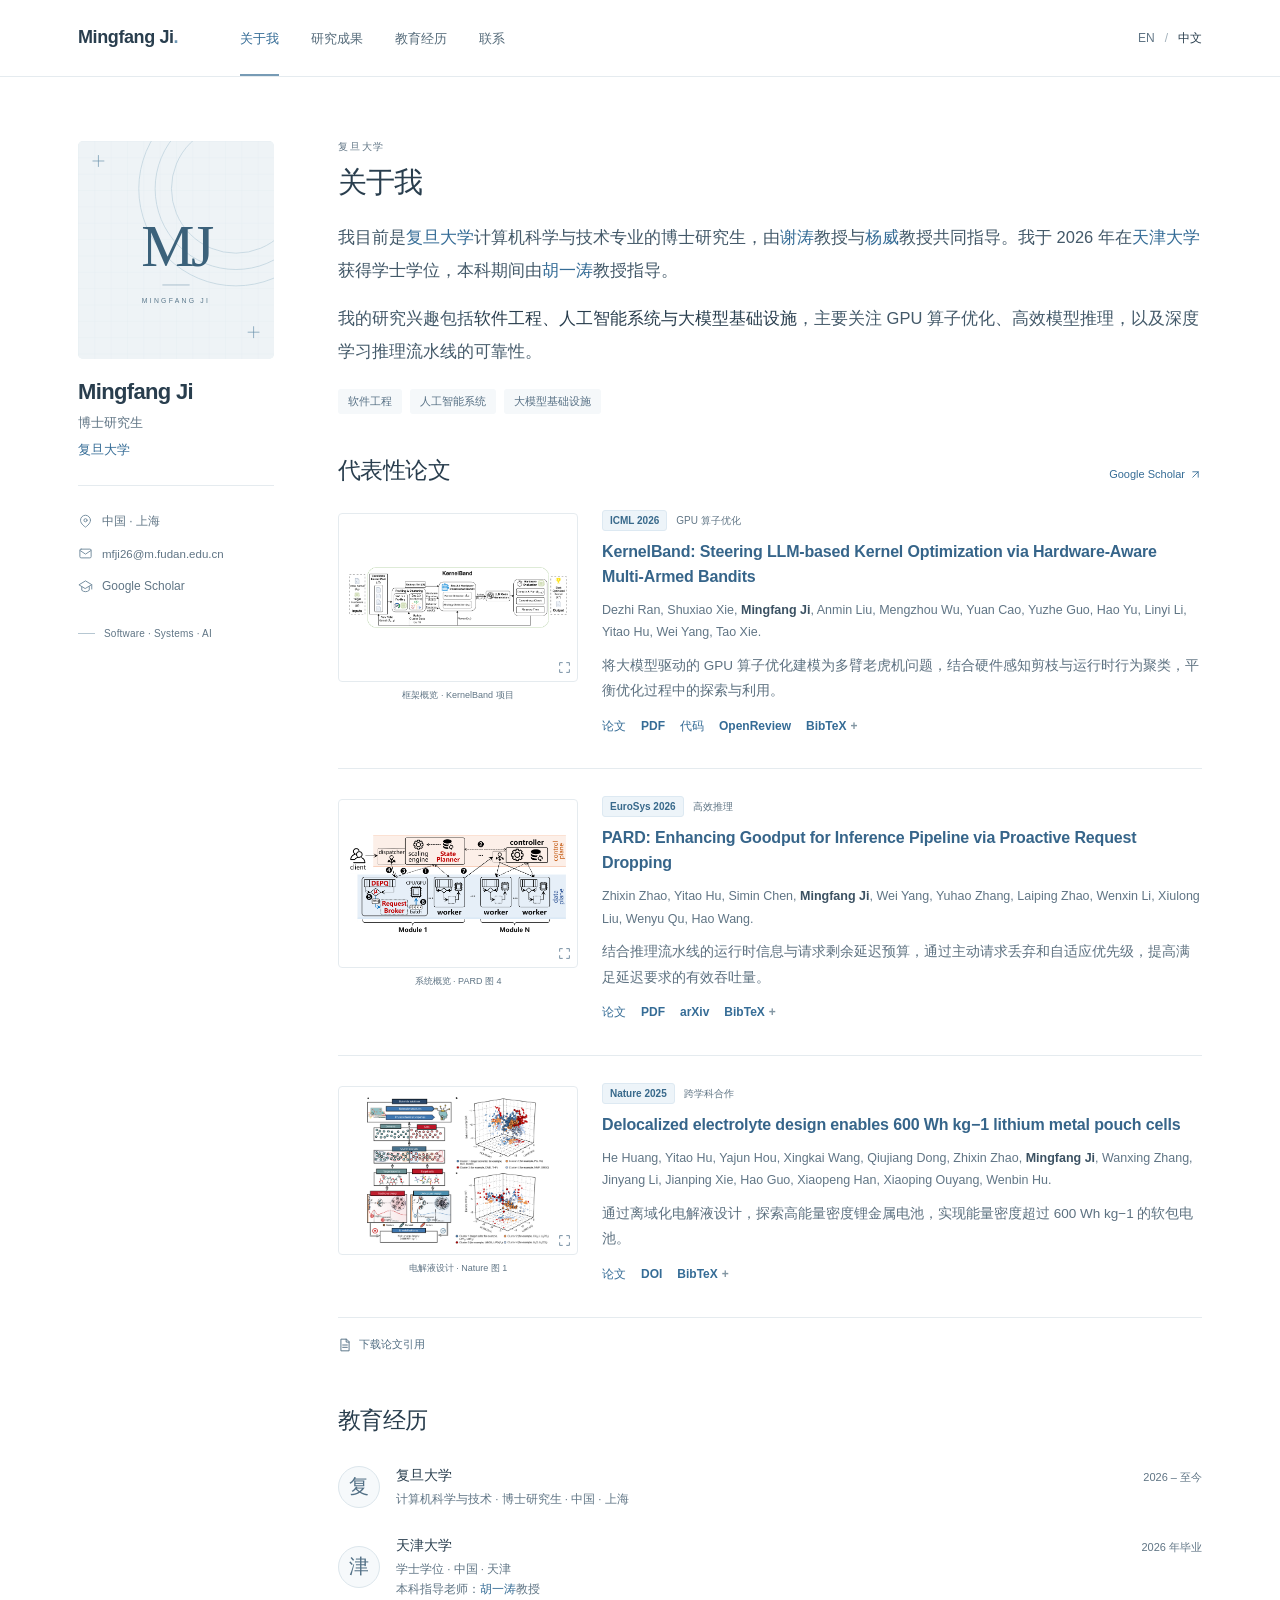
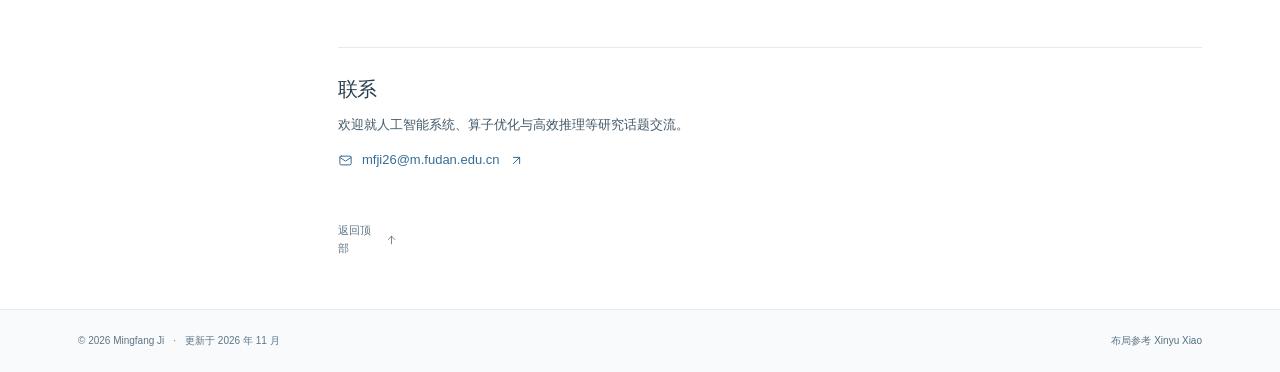
==== zh.html @ d2b892b0 "Publish Mingfang Ji academic homepage" ====
<!doctype html>
<html lang="zh-CN">
<head>
  <meta charset="utf-8">
  <meta name="viewport" content="width=device-width, initial-scale=1">
  <title>Mingfang Ji | 复旦大学</title>
  <meta name="description" content="Mingfang Ji，复旦大学博士研究生。研究方向包括软件工程、人工智能系统与大模型基础设施。">
  <meta name="theme-color" content="#ffffff">
  <meta property="og:title" content="Mingfang Ji | 复旦大学">
  <meta property="og:description" content="Mingfang Ji，复旦大学博士研究生。研究方向包括软件工程、人工智能系统与大模型基础设施。">
  <meta property="og:type" content="profile">
  <link rel="alternate" hreflang="en" href="index.html">
  <link rel="alternate" hreflang="zh-CN" href="zh.html">
  <link rel="icon" href="assets/favicon.svg" type="image/svg+xml">
  <link rel="stylesheet" href="style.css">
  <script src="script.js" defer></script>
  <script type="application/ld+json">{"@context": "https://schema.org", "@type": "Person", "name": "Mingfang Ji", "affiliation": {"@type": "CollegeOrUniversity", "name": "Fudan University"}, "sameAs": ["https://scholar.google.com/citations?user=uJLwH_UAAAAJ&hl=en"], "knowsAbout": ["Software Engineering", "AI Systems", "LLM Infrastructure"]}</script>
</head>
<body id="top" data-copy-label="复制引用" data-copied-label="已复制" data-copy-failed="请选中引用文本，手动复制。">
  <a class="skip-link" href="#content">跳转到正文</a>
  <header class="masthead">
    <div class="masthead-inner">
      <a class="site-name" href="zh.html">Mingfang Ji<span class="name-dot" aria-hidden="true">.</span></a>
      <nav aria-label="主导航"><a href="#about" data-nav>关于我</a><a href="#publications" data-nav>研究成果</a><a href="#education" data-nav>教育经历</a><a href="#contact" data-nav>联系</a></nav>
      <div class="languages" aria-label="语言">
        <a href="index.html" lang="en" hreflang="en" data-language>EN</a>
        <span aria-hidden="true">/</span>
        <a href="zh.html" lang="zh-CN" hreflang="zh-CN" data-language aria-current="page">中文</a>
      </div>
    </div>
  </header>

  <div class="page-layout">
    <aside class="sidebar" aria-label="个人信息与链接">
      <img class="portrait" src="assets/avatar.svg" alt="姓名首字母 MJ 图形" width="216" height="240" fetchpriority="high">
      <div class="identity">
        <h1>Mingfang Ji</h1>
        
        <p class="role">博士研究生</p>
        <a href="https://www.fudan.edu.cn/" class="affiliation" >复旦大学</a>
      </div>
      <ul class="profile-links">
        <li class="profile-location"><svg class="icon" viewBox="0 0 24 24" fill="none" stroke="currentColor" stroke-width="1.6" stroke-linecap="round" stroke-linejoin="round" aria-hidden="true"><path d="M20 10c0 6-8 11-8 11S4 16 4 10a8 8 0 1 1 16 0Z"/><circle cx="12" cy="10" r="2.5"/></svg><span>中国 · 上海</span></li>
        <li><a href="mailto:mfji26@m.fudan.edu.cn" class="profile-link email" ><svg class="icon" viewBox="0 0 24 24" fill="none" stroke="currentColor" stroke-width="1.6" stroke-linecap="round" stroke-linejoin="round" aria-hidden="true"><rect x="3" y="5" width="18" height="14" rx="2"/><path d="m3 7 9 6 9-6"/></svg><span>mfji26@m.fudan.edu.cn</span></a></li>
        <li><a href="https://scholar.google.com/citations?user=uJLwH_UAAAAJ&amp;hl=en" class="profile-link" ><svg class="icon" viewBox="0 0 24 24" fill="none" stroke="currentColor" stroke-width="1.6" stroke-linecap="round" stroke-linejoin="round" aria-hidden="true"><path d="m2 9 10-6 10 6-10 6Z"/><path d="M6 12v6c3 3 9 3 12 0v-6M22 9v7"/></svg><span>Google Scholar</span></a></li>
        
      </ul>
      <div class="sidebar-note"><span class="small-rule" aria-hidden="true"></span><span>Software · Systems · AI</span></div>
    </aside>

    <main id="content">
      <section id="about" class="about-section" aria-labelledby="about-title">
        <p class="eyebrow">复旦大学</p>
        <h2 id="about-title">关于我</h2>
        <div class="introduction"><p>我目前是<a href="https://www.fudan.edu.cn/">复旦大学</a>计算机科学与技术专业的博士研究生，由<a href="https://taoxiease.github.io/">谢涛</a>教授与<a href="https://youngwei.com/">杨威</a>教授共同指导。我于 2026 年在<a href="https://www.tju.edu.cn/">天津大学</a>获得学士学位，本科期间由<a href="https://flashserve.org/zh.html">胡一涛</a>教授指导。</p>
<p>我的研究兴趣包括<strong>软件工程、人工智能系统与大模型基础设施</strong>，主要关注 GPU 算子优化、高效模型推理，以及深度学习推理流水线的可靠性。</p></div>
        <ul class="interests" aria-label="研究方向"><li>软件工程</li><li>人工智能系统</li><li>大模型基础设施</li></ul>
      </section>

      

      <section id="publications" class="publications-section" aria-labelledby="publications-title">
        <div class="section-heading"><h2 id="publications-title">代表性论文</h2><a href="https://scholar.google.com/citations?user=uJLwH_UAAAAJ&amp;hl=en" class="section-link" aria-label="在 Google Scholar 查看全部论文">Google Scholar <svg class="icon" viewBox="0 0 24 24" fill="none" stroke="currentColor" stroke-width="1.6" stroke-linecap="round" stroke-linejoin="round" aria-hidden="true"><path d="M7 17 17 7M7 7h10v10"/></svg></a></div>
        <div class="publication-list">
        <article class="publication" id="kernelband" aria-labelledby="kernelband-title">
          <figure class="paper-figure">
            <a class="figure-link" href="assets/kernelband.png" data-image
               data-caption="KernelBand 框架：通过硬件感知剪枝与运行时行为聚类，引导多臂老虎机搜索。" data-source="https://github.com/TongmingLAIC/KernelBand"
               aria-label="放大研究配图: KERNELBAND">
              <img src="assets/kernelband.png" alt="KernelBand 框架：通过硬件感知剪枝与运行时行为聚类，引导多臂老虎机搜索。" width="640" height="450" loading="lazy">
              <span class="expand-icon"><svg class="icon" viewBox="0 0 24 24" fill="none" stroke="currentColor" stroke-width="1.6" stroke-linecap="round" stroke-linejoin="round" aria-hidden="true"><path d="M8 3H3v5m13-5h5v5M3 16v5h5m13-5v5h-5"/></svg></span>
            </a>
            <figcaption><a href="https://github.com/TongmingLAIC/KernelBand">框架概览 · KernelBand 项目</a></figcaption>
          </figure>
          <div class="paper-content">
            <div class="paper-meta"><span class="venue">ICML 2026</span><span class="paper-topic">GPU 算子优化</span></div>
            <h3 id="kernelband-title"><a href="https://proceedings.mlr.press/v306/ran26b.html">KernelBand: Steering LLM-based Kernel Optimization via Hardware-Aware Multi-Armed Bandits</a></h3>
            <p class="authors">Dezhi Ran, Shuxiao Xie, <strong>Mingfang Ji</strong>, Anmin Liu, Mengzhou Wu, Yuan Cao, Yuzhe Guo, Hao Yu, Linyi Li, Yitao Hu, Wei Yang, Tao Xie.</p>
            <p class="paper-summary">将大模型驱动的 GPU 算子优化建模为多臂老虎机问题，结合硬件感知剪枝与运行时行为聚类，平衡优化过程中的探索与利用。</p>
            <div class="paper-actions">
              <a href="https://proceedings.mlr.press/v306/ran26b.html" class="" >论文</a><a href="https://raw.githubusercontent.com/mlresearch/v306/main/assets/ran26b/ran26b.pdf" class="" >PDF</a><a href="https://github.com/TongmingLAIC/KernelBand" class="" >代码</a><a href="https://openreview.net/forum?id=d8e2jBfMpE" class="" >OpenReview</a>
              <details class="citation">
                <summary>BibTeX</summary>
                <div class="citation-box">
                  <pre><code>@inproceedings{ran2026kernelband,
  title = {KernelBand: Steering LLM-based Kernel Optimization via Hardware-Aware Multi-Armed Bandits},
  author = {Dezhi Ran and Shuxiao Xie and Mingfang Ji and Anmin Liu and Mengzhou Wu and Yuan Cao and Yuzhe Guo and Hao Yu and Linyi Li and Yitao Hu and Wei Yang and Tao Xie},
  booktitle = {Proceedings of the 43rd International Conference on Machine Learning},
  series = {Proceedings of Machine Learning Research},
  volume = {306},
  pages = {103717--103738},
  publisher = {PMLR},
  year = {2026},
  url = {https://proceedings.mlr.press/v306/ran26b.html}
}</code></pre>
                  <button class="copy-citation" type="button" data-copy hidden>复制引用</button>
                  <span class="copy-status" role="status"></span>
                </div>
              </details>
            </div>
          </div>
        </article>

        <article class="publication" id="pard" aria-labelledby="pard-title">
          <figure class="paper-figure">
            <a class="figure-link" href="assets/pard.png" data-image
               data-caption="PARD 系统概览：利用运行时信息与自适应请求优先级，在推理流水线中主动丢弃请求。" data-source="https://arxiv.org/html/2602.08747v1#S4.F4"
               aria-label="放大研究配图: PARD">
              <img src="assets/pard.png" alt="PARD 系统概览：利用运行时信息与自适应请求优先级，在推理流水线中主动丢弃请求。" width="640" height="450" loading="lazy">
              <span class="expand-icon"><svg class="icon" viewBox="0 0 24 24" fill="none" stroke="currentColor" stroke-width="1.6" stroke-linecap="round" stroke-linejoin="round" aria-hidden="true"><path d="M8 3H3v5m13-5h5v5M3 16v5h5m13-5v5h-5"/></svg></span>
            </a>
            <figcaption><a href="https://arxiv.org/html/2602.08747v1#S4.F4">系统概览 · PARD 图 4</a></figcaption>
          </figure>
          <div class="paper-content">
            <div class="paper-meta"><span class="venue">EuroSys 2026</span><span class="paper-topic">高效推理</span></div>
            <h3 id="pard-title"><a href="https://doi.org/10.1145/3767295.3803581">PARD: Enhancing Goodput for Inference Pipeline via Proactive Request Dropping</a></h3>
            <p class="authors">Zhixin Zhao, Yitao Hu, Simin Chen, <strong>Mingfang Ji</strong>, Wei Yang, Yuhao Zhang, Laiping Zhao, Wenxin Li, Xiulong Liu, Wenyu Qu, Hao Wang.</p>
            <p class="paper-summary">结合推理流水线的运行时信息与请求剩余延迟预算，通过主动请求丢弃和自适应优先级，提高满足延迟要求的有效吞吐量。</p>
            <div class="paper-actions">
              <a href="https://doi.org/10.1145/3767295.3803581" class="" >论文</a><a href="https://arxiv.org/pdf/2602.08747" class="" >PDF</a><a href="https://arxiv.org/abs/2602.08747" class="" >arXiv</a>
              <details class="citation">
                <summary>BibTeX</summary>
                <div class="citation-box">
                  <pre><code>@inproceedings{zhao2026pard,
  title = {PARD: Enhancing Goodput for Inference Pipeline via Proactive Request Dropping},
  author = {Zhixin Zhao and Yitao Hu and Simin Chen and Mingfang Ji and Wei Yang and Yuhao Zhang and Laiping Zhao and Wenxin Li and Xiulong Liu and Wenyu Qu and Hao Wang},
  booktitle = {Proceedings of the 21st European Conference on Computer Systems},
  pages = {423--438},
  year = {2026},
  doi = {10.1145/3767295.3803581},
  url = {https://doi.org/10.1145/3767295.3803581}
}</code></pre>
                  <button class="copy-citation" type="button" data-copy hidden>复制引用</button>
                  <span class="copy-status" role="status"></span>
                </div>
              </details>
            </div>
          </div>
        </article>

        <article class="publication" id="nature-electrolyte" aria-labelledby="nature-electrolyte-title">
          <figure class="paper-figure">
            <a class="figure-link" href="assets/nature-electrolyte.png" data-image
               data-caption="Nature 论文中的电解液设计与溶剂化结构，用于高能量密度锂金属软包电池研究。" data-source="https://www.nature.com/articles/s41586-025-09382-4/figures/1"
               aria-label="放大研究配图: NATURE-ELECTROLYTE">
              <img src="assets/nature-electrolyte.png" alt="Nature 论文中的电解液设计与溶剂化结构，用于高能量密度锂金属软包电池研究。" width="640" height="450" loading="lazy">
              <span class="expand-icon"><svg class="icon" viewBox="0 0 24 24" fill="none" stroke="currentColor" stroke-width="1.6" stroke-linecap="round" stroke-linejoin="round" aria-hidden="true"><path d="M8 3H3v5m13-5h5v5M3 16v5h5m13-5v5h-5"/></svg></span>
            </a>
            <figcaption><a href="https://www.nature.com/articles/s41586-025-09382-4/figures/1">电解液设计 · Nature 图 1</a></figcaption>
          </figure>
          <div class="paper-content">
            <div class="paper-meta"><span class="venue">Nature 2025</span><span class="paper-topic">跨学科合作</span></div>
            <h3 id="nature-electrolyte-title"><a href="https://www.nature.com/articles/s41586-025-09382-4">Delocalized electrolyte design enables 600 Wh kg−1 lithium metal pouch cells</a></h3>
            <p class="authors">He Huang, Yitao Hu, Yajun Hou, Xingkai Wang, Qiujiang Dong, Zhixin Zhao, <strong>Mingfang Ji</strong>, Wanxing Zhang, Jinyang Li, Jianping Xie, Hao Guo, Xiaopeng Han, Xiaoping Ouyang, Wenbin Hu.</p>
            <p class="paper-summary">通过离域化电解液设计，探索高能量密度锂金属电池，实现能量密度超过 600 Wh kg−1 的软包电池。</p>
            <div class="paper-actions">
              <a href="https://www.nature.com/articles/s41586-025-09382-4" class="" >论文</a><a href="https://doi.org/10.1038/s41586-025-09382-4" class="" >DOI</a>
              <details class="citation">
                <summary>BibTeX</summary>
                <div class="citation-box">
                  <pre><code>@article{huang2025delocalized,
  title = {Delocalized electrolyte design enables 600 Wh kg$^{-1}$ lithium metal pouch cells},
  author = {He Huang and Yitao Hu and Yajun Hou and Xingkai Wang and Qiujiang Dong and Zhixin Zhao and Mingfang Ji and Wanxing Zhang and Jinyang Li and Jianping Xie and Hao Guo and Xiaopeng Han and Xiaoping Ouyang and Wenbin Hu},
  journal = {Nature},
  volume = {644},
  number = {8077},
  pages = {660--667},
  year = {2025},
  doi = {10.1038/s41586-025-09382-4},
  url = {https://www.nature.com/articles/s41586-025-09382-4}
}</code></pre>
                  <button class="copy-citation" type="button" data-copy hidden>复制引用</button>
                  <span class="copy-status" role="status"></span>
                </div>
              </details>
            </div>
          </div>
        </article></div>
        <a href="assets/publications.bib" class="bibliography-link" download><svg class="icon" viewBox="0 0 24 24" fill="none" stroke="currentColor" stroke-width="1.6" stroke-linecap="round" stroke-linejoin="round" aria-hidden="true"><path d="M14 2H5v20h14V7Zm0 0v5h5M8 12h8M8 16h8"/></svg>下载论文引用</a>
      </section>

      <section id="education" class="education-section" aria-labelledby="education-title">
        <h2 id="education-title">教育经历</h2>
        <ul class="education-list">
          <li>
            <span class="education-mark" aria-hidden="true">复</span>
            <div class="education-copy"><h3><a href="https://www.fudan.edu.cn/" class="" >复旦大学</a></h3><p>计算机科学与技术 · 博士研究生<span class="education-location"> · 中国 · 上海</span></p></div>
            <span class="education-date">2026 – 至今</span>
          </li>

          <li>
            <span class="education-mark" aria-hidden="true">津</span>
            <div class="education-copy"><h3><a href="https://www.tju.edu.cn/" class="" >天津大学</a></h3><p>学士学位<span class="education-location"> · 中国 · 天津</span></p><p class="education-advisor">本科指导老师：<a href="https://flashserve.org/zh.html" class="" >胡一涛</a>教授</p></div>
            <span class="education-date">2026 年毕业</span>
          </li></ul>
      </section>
      
      <section id="contact" class="contact-section" aria-labelledby="contact-title">
        <h2 id="contact-title">联系</h2>
        <p>欢迎就人工智能系统、算子优化与高效推理等研究话题交流。</p>
        <a href="mailto:mfji26@m.fudan.edu.cn" class="contact-email" ><svg class="icon" viewBox="0 0 24 24" fill="none" stroke="currentColor" stroke-width="1.6" stroke-linecap="round" stroke-linejoin="round" aria-hidden="true"><rect x="3" y="5" width="18" height="14" rx="2"/><path d="m3 7 9 6 9-6"/></svg>mfji26@m.fudan.edu.cn<svg class="icon" viewBox="0 0 24 24" fill="none" stroke="currentColor" stroke-width="1.6" stroke-linecap="round" stroke-linejoin="round" aria-hidden="true"><path d="M7 17 17 7M7 7h10v10"/></svg></a>
      </section>
      <a class="back-top" href="#top">返回顶部 <svg class="icon" viewBox="0 0 24 24" fill="none" stroke="currentColor" stroke-width="1.6" stroke-linecap="round" stroke-linejoin="round" aria-hidden="true"><path d="m6 12 6-6 6 6M12 6v14"/></svg></a>
    </main>
  </div>

  <footer class="site-footer"><div><span>© 2026 Mingfang Ji<span class="footer-separator">·</span>更新于 2026 年 11 月</span><span>布局参考 <a href="https://alex4210987.github.io/">Xinyu Xiao</a></span></div></footer>

  <dialog class="image-dialog" id="image-dialog" aria-label="研究配图">
    <button class="close-dialog" type="button" aria-label="关闭图片" autofocus><svg class="icon" viewBox="0 0 24 24" fill="none" stroke="currentColor" stroke-width="1.6" stroke-linecap="round" stroke-linejoin="round" aria-hidden="true"><path d="m6 6 12 12M6 18 18 6"/></svg></button>
    <img id="dialog-image" alt="">
    <div class="dialog-caption"><p id="dialog-caption"></p><a id="dialog-source" href="https://arxiv.org/">图片来源 <svg class="icon" viewBox="0 0 24 24" fill="none" stroke="currentColor" stroke-width="1.6" stroke-linecap="round" stroke-linejoin="round" aria-hidden="true"><path d="M7 17 17 7M7 7h10v10"/></svg></a></div>
  </dialog>
</body>
</html>
---- style.css ----
/* Academic sidebar layout inspired by alex4210987.github.io.
   Original implementation for Mingfang Ji; no runtime dependencies. */
:root {
  --ink: #293e4e;
  --text: #435969;
  --muted: #607585;
  --blue: #356c96;
  --blue-dark: #234e70;
  --line: #e5ebef;
  --soft: #f5f8fa;
  --focus: #3678a7;
  --width: 1180px;
  color-scheme: light;
  font-family: -apple-system, BlinkMacSystemFont, "Segoe UI", "Noto Sans", "PingFang SC", "Microsoft YaHei", Arial, sans-serif;
  font-synthesis: none;
  text-rendering: optimizeLegibility;
}
* { box-sizing: border-box; }
html { scroll-behavior: smooth; scroll-padding-top: 108px; }
body { margin: 0; color: var(--text); background: #fff; font-size: 16px; line-height: 1.75; -webkit-text-size-adjust: 100%; }
a { color: var(--blue); text-decoration: none; text-underline-offset: 4px; }
a:hover { color: var(--blue-dark); text-decoration: underline; }
a:focus-visible, button:focus-visible, summary:focus-visible { outline: 2px solid var(--focus); outline-offset: 5px; border-radius: 2px; }
button, summary { -webkit-tap-highlight-color: transparent; }
button { font: inherit; cursor: pointer; }
button[hidden] { display: none; }
strong { color: var(--ink); font-weight: 650; }
img { max-width: 100%; }
h1, h2, h3 { color: var(--ink); }
h2 { margin: 0 0 21px; font-size: 23px; line-height: 1.35; font-weight: 650; letter-spacing: -.55px; }
p { margin: 0 0 15px; }
section { scroll-margin-top: 16px; }
.icon { width: 17px; height: 17px; flex: 0 0 17px; vertical-align: -.15em; }
.masthead { position: sticky; top: 0; z-index: 20; background: rgb(255 255 255 / 97%); border-bottom: 1px solid var(--line); }
.masthead-inner { max-width: var(--width); min-height: 76px; margin: auto; padding: 0 28px; display: flex; align-items: center; gap: 62px; }
.site-name { color: var(--ink); font-size: 18px; letter-spacing: -.4px; font-weight: 700; white-space: nowrap; }
.site-name:hover { text-decoration: none; }
.name-dot { color: #7098b5; }
.masthead nav { display: flex; align-items: center; gap: 32px; }
.masthead nav a { position: relative; color: #556b7a; font-size: 13px; font-weight: 600; padding: 27px 0 25px; }
.masthead nav a:hover { color: var(--blue); text-decoration: none; }
.masthead nav a[aria-current="location"] { color: var(--blue); }
.masthead nav a[aria-current="location"]::after { content: ""; position: absolute; left: 0; right: 0; bottom: -1px; height: 2px; background: #779bb5; }
.languages { display: flex; align-items: center; gap: 10px; margin-left: auto; white-space: nowrap; font-size: 12px; }
.languages span { color: #a2b1bb; }
.languages a { color: var(--muted); padding: 8px 0; }
.languages a[aria-current="page"] { color: var(--ink); font-weight: 700; }
.page-layout { display: grid; grid-template-columns: 196px minmax(0, 1fr); gap: 64px; max-width: var(--width); margin: auto; padding: 64px 28px 52px; }
.sidebar { position: sticky; top: 116px; align-self: start; min-width: 0; }
.portrait { display: block; width: 196px; height: 218px; object-fit: cover; border-radius: 5px; background: #edf3f6; }
.identity { margin-top: 18px; }
.identity h1 { margin: 0 0 4px; font-size: 22px; letter-spacing: -.65px; line-height: 1.4; font-weight: 680; }
.alternate-name { margin-bottom: 7px; font-size: 13px; color: var(--muted); }
.role { margin: 0; font-size: 13px; color: var(--muted); }
.affiliation { font-size: 13px; }
.profile-links { list-style: none; padding: 17px 0 0; margin: 22px 0 0; border-top: 1px solid var(--line); }
.profile-links li { margin: 4px 0; font-size: 12px; }
.profile-link, .profile-location { display: flex; gap: 9px; align-items: center; padding: 4px 0; color: var(--muted); }
.profile-link .icon, .profile-location .icon { width: 15px; height: 15px; flex-basis: 15px; color: #7991a2; }
.email { font-size: 11.5px; }
.email span { overflow-wrap: anywhere; }
.sidebar-note { display: flex; align-items: center; gap: 9px; margin-top: 24px; color: #607585; font-size: 10px; letter-spacing: .2px; }
.small-rule { width: 17px; height: 1px; background: #b6c7d2; }
main { min-width: 0; }
.eyebrow { margin: -3px 0 7px; color: #607585; text-transform: uppercase; font-size: 10px; font-weight: 650; letter-spacing: 1.8px; }
.about-section h2 { font-size: 29px; margin-bottom: 19px; letter-spacing: -.9px; }
.introduction { font-size: 16.5px; line-height: 1.9; }
.introduction p { margin-bottom: 15px; }
.interests { list-style: none; display: flex; flex-wrap: wrap; gap: 8px; padding: 0; margin: 21px 0 0; }
.interests li { padding: 3px 10px; border-radius: 3px; background: var(--soft); color: #587185; font-size: 11px; font-weight: 500; }
.news-section { margin-top: 35px; padding-top: 27px; border-top: 1px solid var(--line); }
.news-section h2 { font-size: 19px; margin-bottom: 12px; }
.news-list { list-style: none; padding: 0; margin: 0; }
.news-list li { display: grid; grid-template-columns: 66px minmax(0, 1fr); gap: 16px; padding: 5px 0; font-size: 13px; line-height: 1.75; }
.news-list time { color: var(--muted); font-size: 11.5px; font-variant-numeric: tabular-nums; padding-top: 1px; }
.publications-section { margin-top: 41px; }
.section-heading { display: flex; align-items: baseline; justify-content: space-between; gap: 20px; margin-bottom: 24px; }
.section-heading h2 { margin: 0; }
.section-link { display: inline-flex; align-items: center; gap: 4px; white-space: nowrap; font-size: 11px; }
.section-link .icon { width: 13px; height: 13px; flex-basis: 13px; }
.publication { display: grid; grid-template-columns: 240px minmax(0, 1fr); gap: 24px; padding: 0 0 29px; margin: 0 0 27px; border-bottom: 1px solid var(--line); }
.publication:last-child { margin-bottom: 15px; }
.paper-figure { margin: 0; min-width: 0; padding-top: 3px; }
.figure-link { display: flex; position: relative; align-items: center; justify-content: center; width: 100%; aspect-ratio: 1.42; padding: 10px; border: 1px solid var(--line); border-radius: 4px; background: #fff; overflow: hidden; transition: border-color .2s, box-shadow .2s; }
.figure-link:hover { border-color: #aec4d3; box-shadow: 0 4px 16px rgb(42 73 94 / 6%); }
.figure-link img { width: 100%; height: 100%; object-fit: contain; display: block; }
.expand-icon { position: absolute; right: 5px; bottom: 4px; display: inline-flex; padding: 3px; border-radius: 2px; background: rgb(255 255 255 / 94%); color: #648096; }
.expand-icon .icon { width: 13px; height: 13px; }
.paper-figure figcaption { margin-top: 7px; font-size: 9px; line-height: 1.5; text-align: center; }
.paper-figure figcaption a { color: #607585; }
.paper-content { min-width: 0; }
.paper-meta { display: flex; flex-wrap: wrap; gap: 5px 9px; align-items: center; margin: 0 0 9px; line-height: 1.5; }
.venue { color: #38698b; background: #edf4f9; padding: 2px 7px; border: 1px solid #dde9f2; border-radius: 3px; font-size: 10px; font-weight: 700; white-space: nowrap; }
.venue.preprint { color: #667784; background: #f2f5f7; border-color: #e3e9ed; }
.paper-topic { color: #607585; font-size: 10px; }
.status-label { color: #607585; font-size: 10px; }
.paper-content h3 { font-size: 16px; line-height: 1.55; margin: 0 0 9px; letter-spacing: -.15px; font-weight: 650; }
.paper-content h3 a { color: #36658a; }
.authors { font-size: 12.5px; line-height: 1.8; color: #607585; margin-bottom: 9px; }
.authors strong { color: #3b5162; font-weight: 700; }
.paper-summary { font-size: 13.5px; line-height: 1.8; margin-bottom: 10px; color: #5d7180; }
.paper-actions { display: flex; gap: 6px 15px; flex-wrap: wrap; align-items: baseline; font-size: 12px; line-height: 1.8; }
.paper-actions > a { padding: 2px 0; font-weight: 550; }
.citation summary { cursor: pointer; color: var(--blue); padding: 2px 0; list-style: none; font-weight: 550; }
.citation summary::-webkit-details-marker { display: none; }
.citation summary::after { content: "+"; margin-left: 4px; color: #8296a3; }
.citation[open] { flex-basis: 100%; min-width: 0; }
.citation[open] summary::after { content: "−"; }
.citation-box { border: 1px solid var(--line); border-radius: 4px; padding: 12px; margin: 6px 0 1px; background: var(--soft); }
.citation-box pre { white-space: pre-wrap; overflow-wrap: anywhere; font-size: 10px; line-height: 1.7; margin: 0; }
.copy-citation { margin-top: 10px; padding: 4px 9px; border: 1px solid #cddbe5; border-radius: 3px; background: #fff; color: var(--blue); font-size: 10px; }
.copy-status { color: var(--muted); font-size: 10px; margin-left: 8px; }
.bibliography-link { display: inline-flex; align-items: center; gap: 7px; font-size: 11px; color: #536f84; }
.bibliography-link .icon { width: 14px; height: 14px; flex-basis: 14px; }
.education-section { margin-top: 44px; }
.education-list { list-style: none; margin: 0; padding: 0; }
.education-list li { display: flex; gap: 16px; align-items: center; padding: 8px 0 18px; }
.education-mark { display: flex; align-items: center; justify-content: center; width: 42px; height: 42px; flex: 0 0 42px; border-radius: 50%; border: 1px solid #dce6ec; background: #f6f9fb; color: #516f85; font-size: 20px; font-family: "Songti SC", "Noto Serif CJK SC", SimSun, serif; }
.education-copy h3 { font-size: 14px; margin: 0 0 3px; line-height: 1.5; font-weight: 650; }
.education-copy h3 a { color: var(--ink); }
.education-copy p { font-size: 11.5px; margin: 0; color: var(--muted); }
.education-location { color: #607585; }
.education-date { margin-left: auto; align-self: flex-start; padding-top: 3px; white-space: nowrap; color: #607585; font-size: 11px; }
.contact-section { margin-top: 30px; padding-top: 28px; border-top: 1px solid var(--line); }
.contact-section h2 { font-size: 20px; margin-bottom: 11px; }
.contact-section p { font-size: 13px; margin-bottom: 12px; }
.contact-email { display: inline-flex; gap: 9px; align-items: center; font-size: 13px; }
.contact-email .icon { width: 15px; height: 15px; flex-basis: 15px; }
.back-top { display: flex; align-items: center; gap: 5px; width: fit-content; margin-top: 44px; font-size: 10.5px; color: #607585; }
.back-top .icon { width: 13px; height: 13px; }
.site-footer { border-top: 1px solid var(--line); background: #f8fafb; }
.site-footer > div { max-width: var(--width); margin: auto; padding: 22px 28px; display: flex; justify-content: space-between; gap: 12px 30px; color: #607585; font-size: 10px; }
.site-footer a { color: #536f84; }
.footer-separator { padding: 0 9px; }
.skip-link { position: fixed; top: -100px; left: 15px; z-index: 100; padding: 8px 16px; color: var(--ink); background: #fff; border: 1px solid var(--line); }
.skip-link:focus { top: 10px; }
.image-dialog { width: max-content; max-width: min(94vw, 1180px); max-height: 93vh; padding: 42px 24px 18px; border: 0; border-radius: 7px; color: var(--text); background: #fff; box-shadow: 0 20px 90px rgb(0 0 0 / 20%); overflow: auto; }
.image-dialog::backdrop { background: rgb(22 35 46 / 76%); }
.image-dialog > img { display: block; width: auto; height: auto; max-width: 100%; max-height: 72vh; margin: auto; object-fit: contain; }
.close-dialog { position: absolute; top: 5px; right: 5px; display: flex; justify-content: center; align-items: center; width: 36px; height: 36px; border: 0; border-radius: 4px; background: #fff; color: var(--muted); }
.close-dialog:hover { background: var(--soft); }
.dialog-caption { margin-top: 14px; text-align: center; font-size: 12px; }
.dialog-caption p { margin: 0 0 3px; }
.dialog-caption a { font-size: 11px; }
.dialog-caption .icon { width: 12px; height: 12px; }
body.dialog-open { overflow: hidden; }
html[lang="zh-CN"] .introduction { line-height: 2; }
html[lang="zh-CN"] .paper-summary { line-height: 1.9; }

@media (min-width: 1400px) {
  :root { --width: 1236px; }
  .page-layout { grid-template-columns: 208px minmax(0, 1fr); gap: 70px; }
  .portrait { width: 208px; height: 231px; }
  .publication { grid-template-columns: 250px minmax(0, 1fr); gap: 27px; }
}
@media (max-width: 1050px) {
  .masthead-inner { gap: 34px; }
  .masthead nav { gap: 25px; }
  .page-layout { grid-template-columns: 174px minmax(0, 1fr); gap: 38px; padding-top: 48px; }
  .portrait { width: 174px; height: 194px; }
  .publication { grid-template-columns: 195px minmax(0, 1fr); gap: 20px; }
  .education-location { display: none; }
}
@media (max-width: 820px) {
  .masthead-inner { padding: 0 24px; gap: 26px; }
  .masthead nav { gap: 20px; }
  .masthead nav a { font-size: 12px; }
  .page-layout { grid-template-columns: 150px minmax(0, 1fr); gap: 30px; padding: 38px 24px 44px; }
  .portrait { width: 150px; height: 167px; }
  .identity h1 { font-size: 20px; }
  .sidebar-note { font-size: 8px; }
  .publication { grid-template-columns: 1fr; gap: 14px; }
  .paper-figure { max-width: 270px; }
  .figure-link { aspect-ratio: 1.65; }
}
@media (max-width: 640px) {
  html { scroll-padding-top: 112px; }
  body { font-size: 15px; }
  h2 { font-size: 22px; }
  .masthead-inner { flex-wrap: wrap; gap: 0; min-height: 92px; padding: 10px 22px 0; }
  .site-name { font-size: 17px; order: 0; }
  .languages { order: 1; font-size: 11px; gap: 9px; }
  .masthead nav { order: 2; width: 100%; justify-content: space-between; gap: 15px; }
  .masthead nav a { padding: 8px 0 11px; font-size: 11px; }
  .page-layout { display: block; padding: 30px 22px 38px; }
  .sidebar { position: static; display: grid; grid-template-columns: 88px minmax(0, 1fr); gap: 14px 19px; align-items: center; margin-bottom: 33px; }
  .portrait { width: 88px; height: 98px; border-radius: 4px; }
  .identity { margin: 0; }
  .identity h1 { font-size: 22px; margin-bottom: 3px; }
  .alternate-name { font-size: 12px; margin-bottom: 3px; }
  .role, .affiliation { font-size: 12px; }
  .profile-links { grid-column: 1 / -1; display: flex; flex-wrap: wrap; column-gap: 21px; row-gap: 2px; margin: 0; padding-top: 10px; }
  .profile-links li { margin: 0; font-size: 11px; }
  .profile-links .profile-location { display: none; }
  .profile-link { gap: 7px; padding: 5px 0; }
  .email { font-size: 11px; }
  .sidebar-note { display: none; }
  .eyebrow { font-size: 9px; letter-spacing: 1.5px; margin-bottom: 7px; }
  .about-section h2 { font-size: 27px; margin-bottom: 15px; }
  .introduction { font-size: 14px; line-height: 1.9; }
  .interests { margin-top: 18px; gap: 6px; }
  .interests li { font-size: 10px; padding: 3px 8px; }
  .news-section { margin-top: 27px; padding-top: 24px; }
  .news-list li { grid-template-columns: 55px minmax(0, 1fr); gap: 13px; font-size: 12px; padding: 6px 0; }
  .news-list time { font-size: 10.5px; }
  .publications-section { margin-top: 32px; }
  .section-heading { flex-wrap: wrap; gap: 7px 15px; margin-bottom: 21px; }
  .section-link { font-size: 10px; }
  .publication { gap: 17px; margin-bottom: 24px; padding-bottom: 25px; }
  .paper-figure { max-width: none; }
  .figure-link { aspect-ratio: 1.7; padding: 13px; }
  .paper-figure figcaption { font-size: 9px; }
  .paper-content h3 { font-size: 16px; line-height: 1.55; }
  .authors { font-size: 12px; }
  .paper-summary { font-size: 13px; }
  .paper-actions { font-size: 12px; gap: 6px 20px; }
  .paper-actions > a, .citation summary { padding: 4px 0; }
  .paper-meta { margin-bottom: 9px; }
  .venue, .paper-topic, .status-label { font-size: 10px; }
  .education-section { margin-top: 36px; }
  .education-list li { flex-wrap: wrap; column-gap: 13px; row-gap: 3px; padding-bottom: 21px; }
  .education-mark { width: 37px; height: 37px; flex-basis: 37px; font-size: 18px; }
  .education-copy { flex: 1 1 calc(100% - 60px); }
  .education-date { margin: 0 0 0 50px; padding: 0; font-size: 10px; }
  .education-copy h3 { font-size: 14px; }
  .education-copy p { font-size: 12px; }
  .education-location { display: inline; }
  .contact-section { margin-top: 20px; }
  .contact-section p { font-size: 12px; }
  .contact-email { font-size: 12px; }
  .back-top { margin-top: 31px; }
  .site-footer > div { flex-direction: column; gap: 7px; padding: 19px 22px; font-size: 9px; }
  .image-dialog { max-width: 96vw; padding: 42px 12px 14px; }
  .dialog-caption { font-size: 11px; }
}
@media (prefers-reduced-motion: reduce) {
  html { scroll-behavior: auto; }
  *, *::before, *::after { transition: none !important; }
}
@media print {
  .masthead, .back-top, .image-dialog, .expand-icon, .copy-citation, .sidebar-note, .site-footer, .bibliography-link { display: none; }
  body { font-size: 11pt; color: #222; }
  .page-layout { display: block; padding: 0; max-width: none; }
  .sidebar { position: static; display: block; margin-bottom: 25px; }
  .portrait { display: none; }
  .identity { margin: 0; }
  .profile-links { display: flex; flex-wrap: wrap; gap: 15px; margin-top: 8px; border: 0; padding: 0; }
  .publication { break-inside: avoid; grid-template-columns: 160px minmax(0, 1fr); }
  .paper-figure { max-width: none; }
  .education-list li { break-inside: avoid; }
  .citation:not([open]) { display: none; }
  a { color: #254f6e; }
  .about-section .eyebrow { display: none; }
}
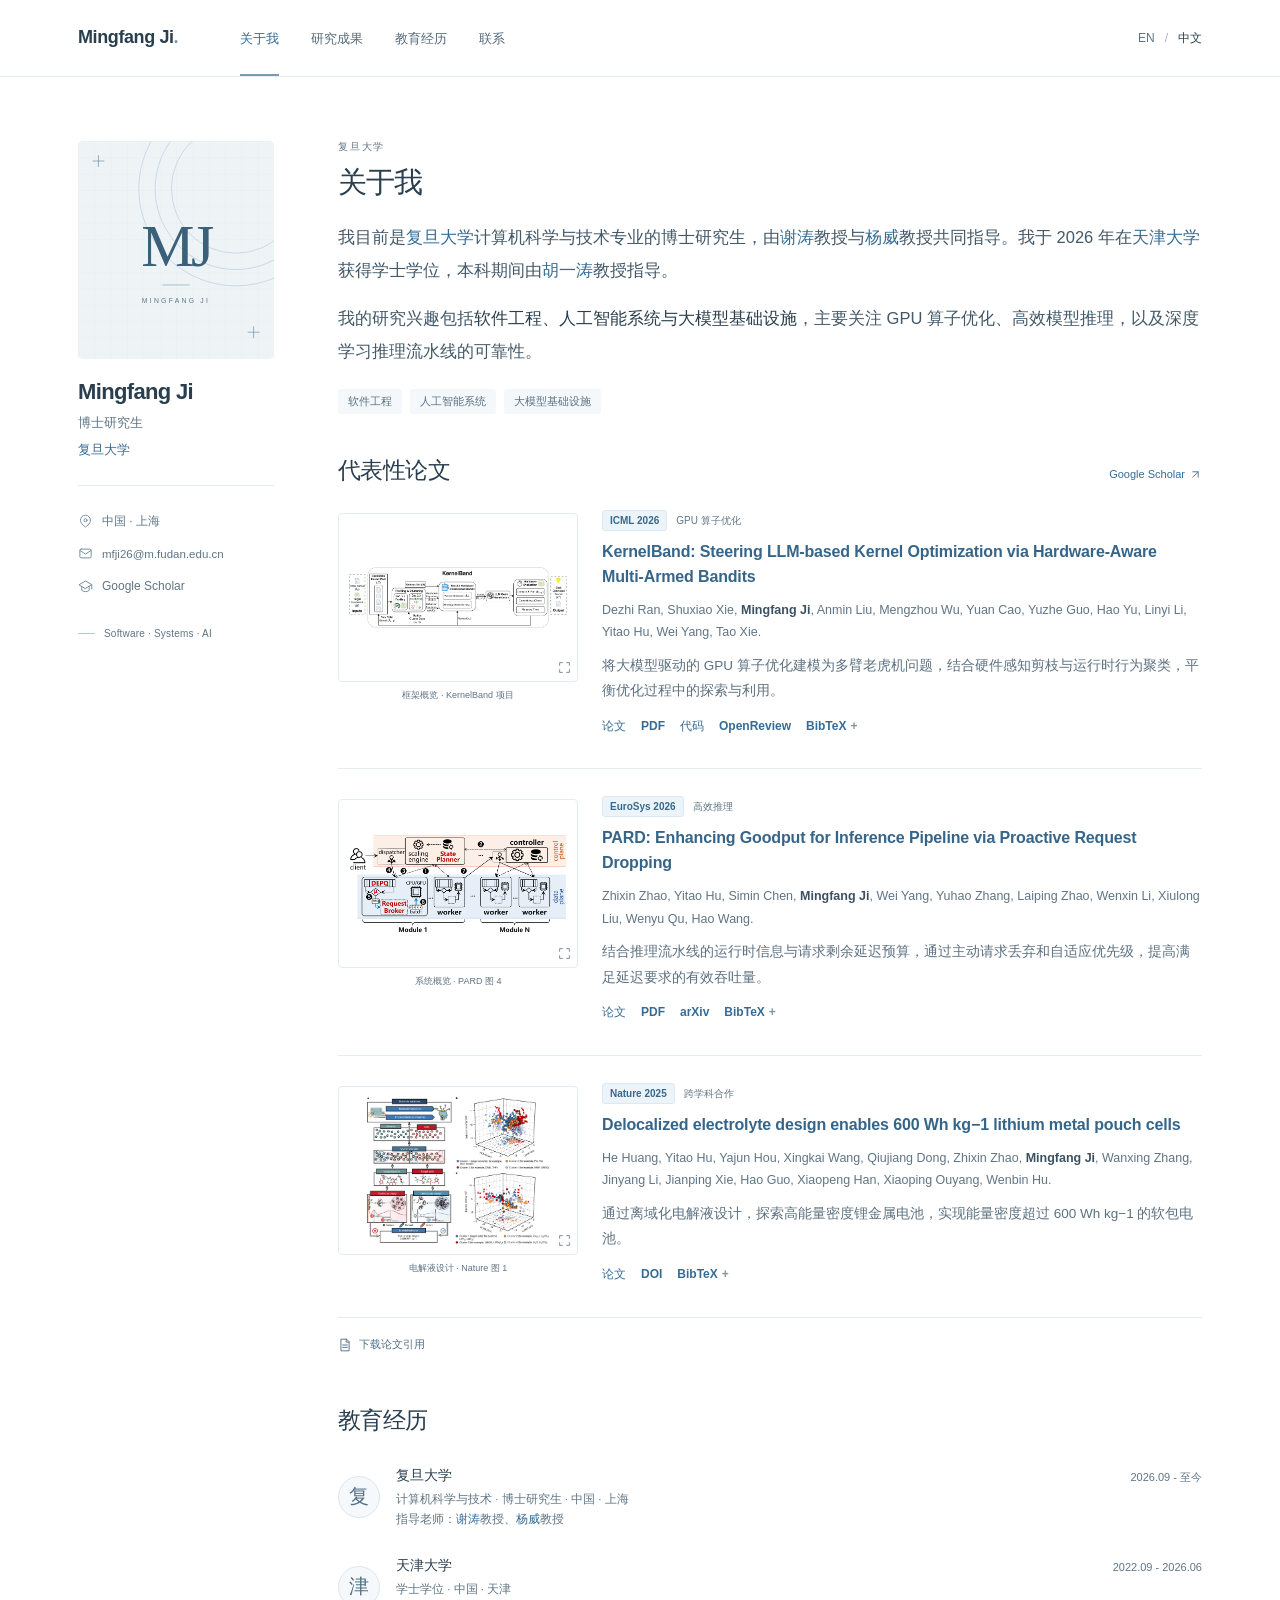
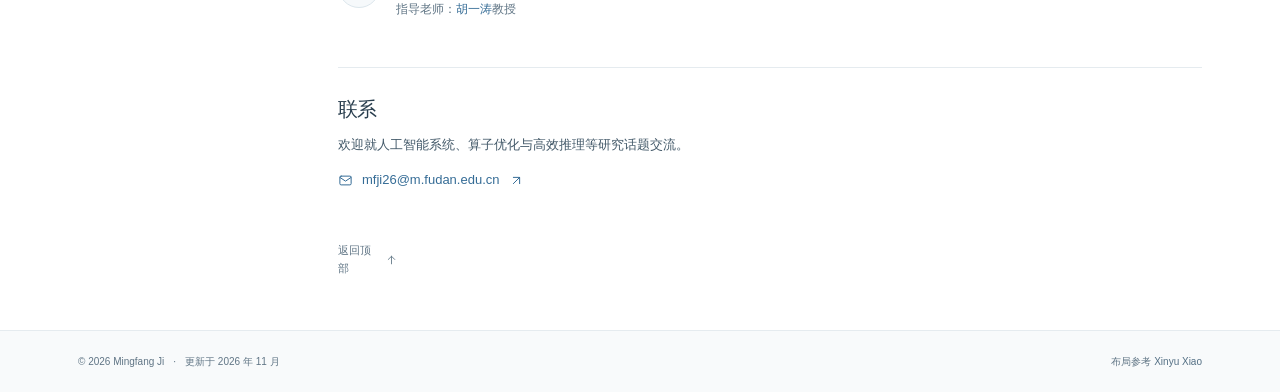
==== commit 8f685880: "Add education advisors and month-level dates" ====
--- a/zh.html
+++ b/zh.html
@@ -184,14 +184,14 @@
         <ul class="education-list">
           <li>
             <span class="education-mark" aria-hidden="true">复</span>
-            <div class="education-copy"><h3><a href="https://www.fudan.edu.cn/" class="" >复旦大学</a></h3><p>计算机科学与技术 · 博士研究生<span class="education-location"> · 中国 · 上海</span></p></div>
-            <span class="education-date">2026 – 至今</span>
+            <div class="education-copy"><h3><a href="https://www.fudan.edu.cn/" class="" >复旦大学</a></h3><p>计算机科学与技术 · 博士研究生<span class="education-location"> · 中国 · 上海</span></p><p class="education-advisor">指导老师：<a href="https://taoxiease.github.io/" class="" >谢涛</a>教授、<a href="https://youngwei.com/" class="" >杨威</a>教授</p></div>
+            <span class="education-date">2026.09 - 至今</span>
           </li>
 
           <li>
             <span class="education-mark" aria-hidden="true">津</span>
-            <div class="education-copy"><h3><a href="https://www.tju.edu.cn/" class="" >天津大学</a></h3><p>学士学位<span class="education-location"> · 中国 · 天津</span></p><p class="education-advisor">本科指导老师：<a href="https://flashserve.org/zh.html" class="" >胡一涛</a>教授</p></div>
-            <span class="education-date">2026 年毕业</span>
+            <div class="education-copy"><h3><a href="https://www.tju.edu.cn/" class="" >天津大学</a></h3><p>学士学位<span class="education-location"> · 中国 · 天津</span></p><p class="education-advisor">指导老师：<a href="https://flashserve.org/zh.html" class="" >胡一涛</a>教授</p></div>
+            <span class="education-date">2022.09 - 2026.06</span>
           </li></ul>
       </section>
       
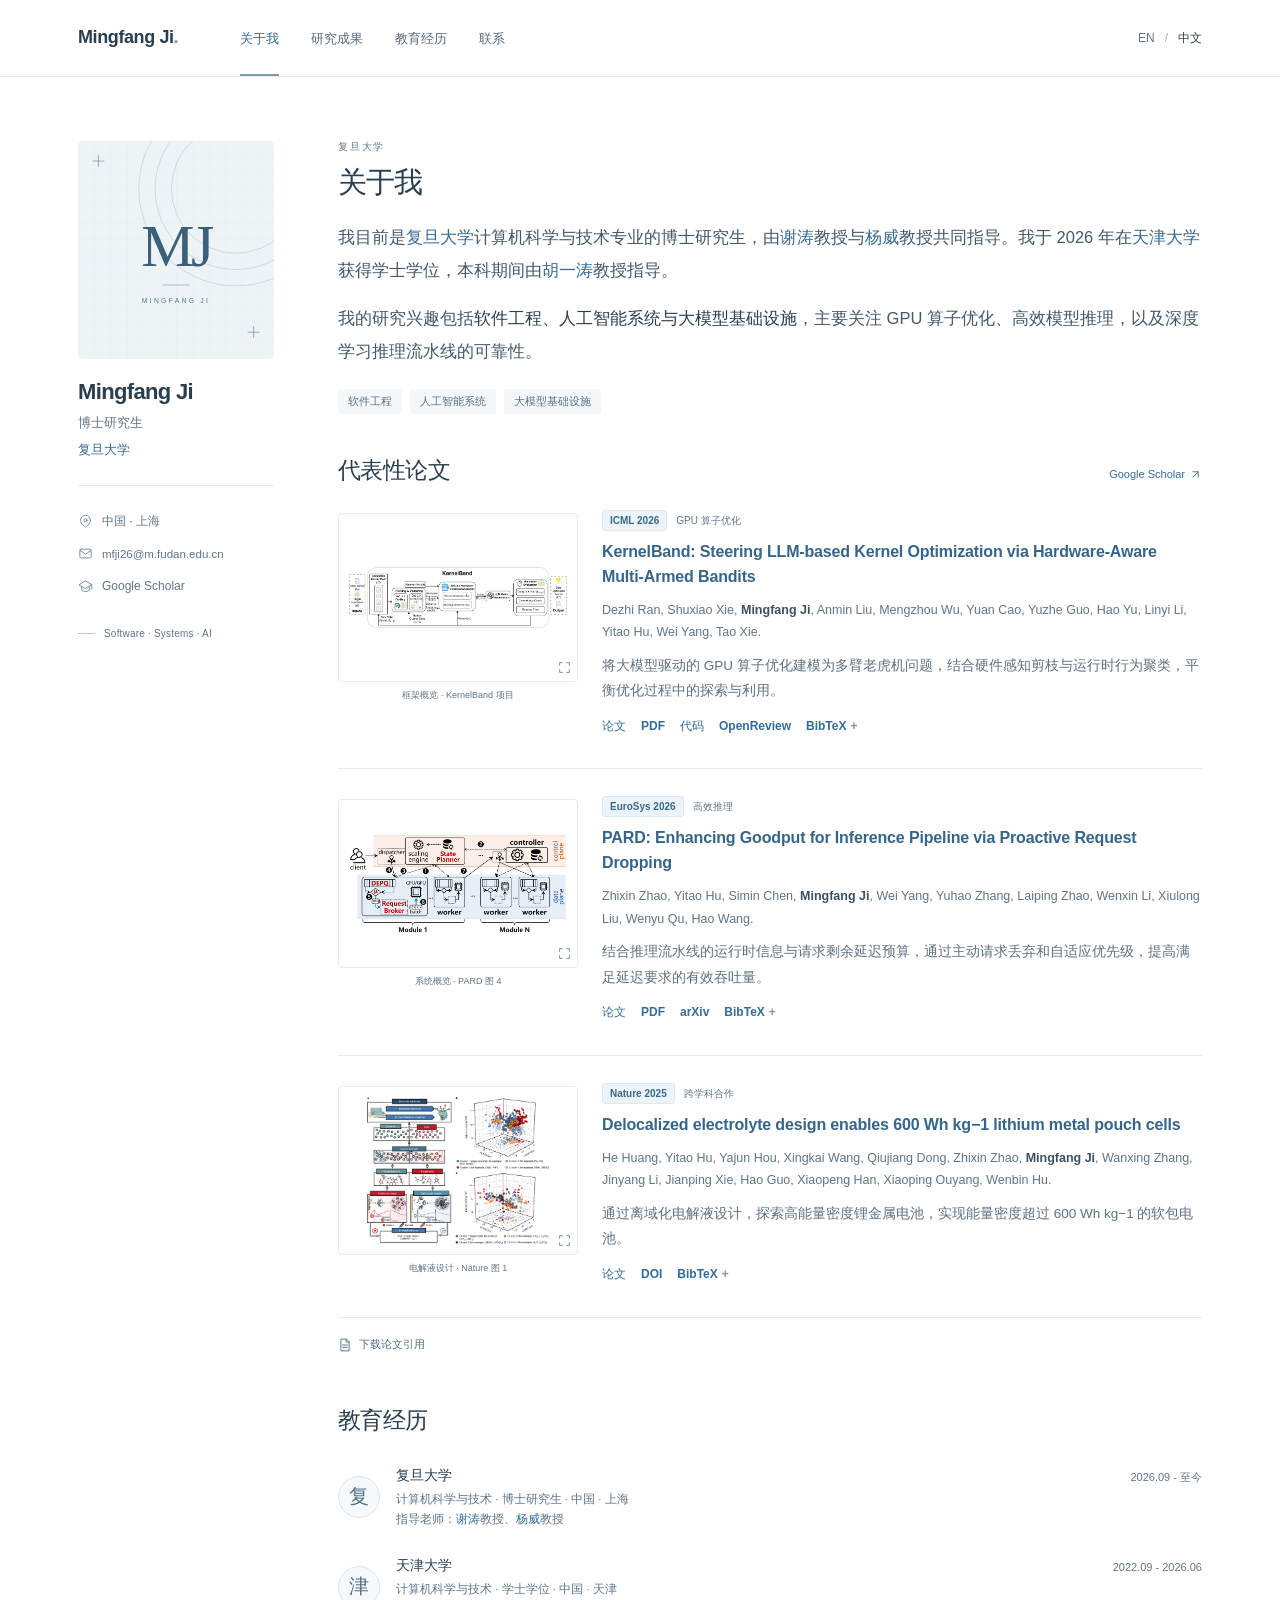
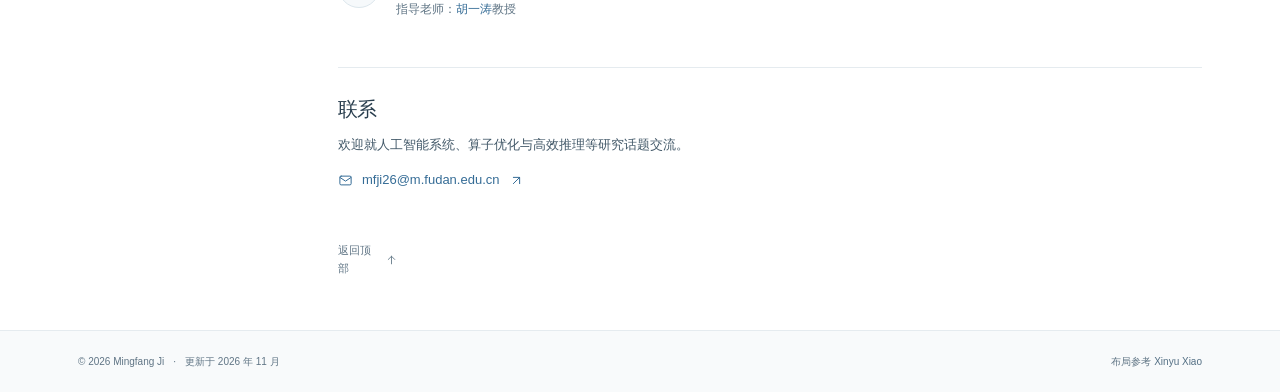
==== commit f79752ab: "Specify the undergraduate major at Tianjin University" ====
--- a/zh.html
+++ b/zh.html
@@ -190,7 +190,7 @@
 
           <li>
             <span class="education-mark" aria-hidden="true">津</span>
-            <div class="education-copy"><h3><a href="https://www.tju.edu.cn/" class="" >天津大学</a></h3><p>学士学位<span class="education-location"> · 中国 · 天津</span></p><p class="education-advisor">指导老师：<a href="https://flashserve.org/zh.html" class="" >胡一涛</a>教授</p></div>
+            <div class="education-copy"><h3><a href="https://www.tju.edu.cn/" class="" >天津大学</a></h3><p>计算机科学与技术 · 学士学位<span class="education-location"> · 中国 · 天津</span></p><p class="education-advisor">指导老师：<a href="https://flashserve.org/zh.html" class="" >胡一涛</a>教授</p></div>
             <span class="education-date">2022.09 - 2026.06</span>
           </li></ul>
       </section>
